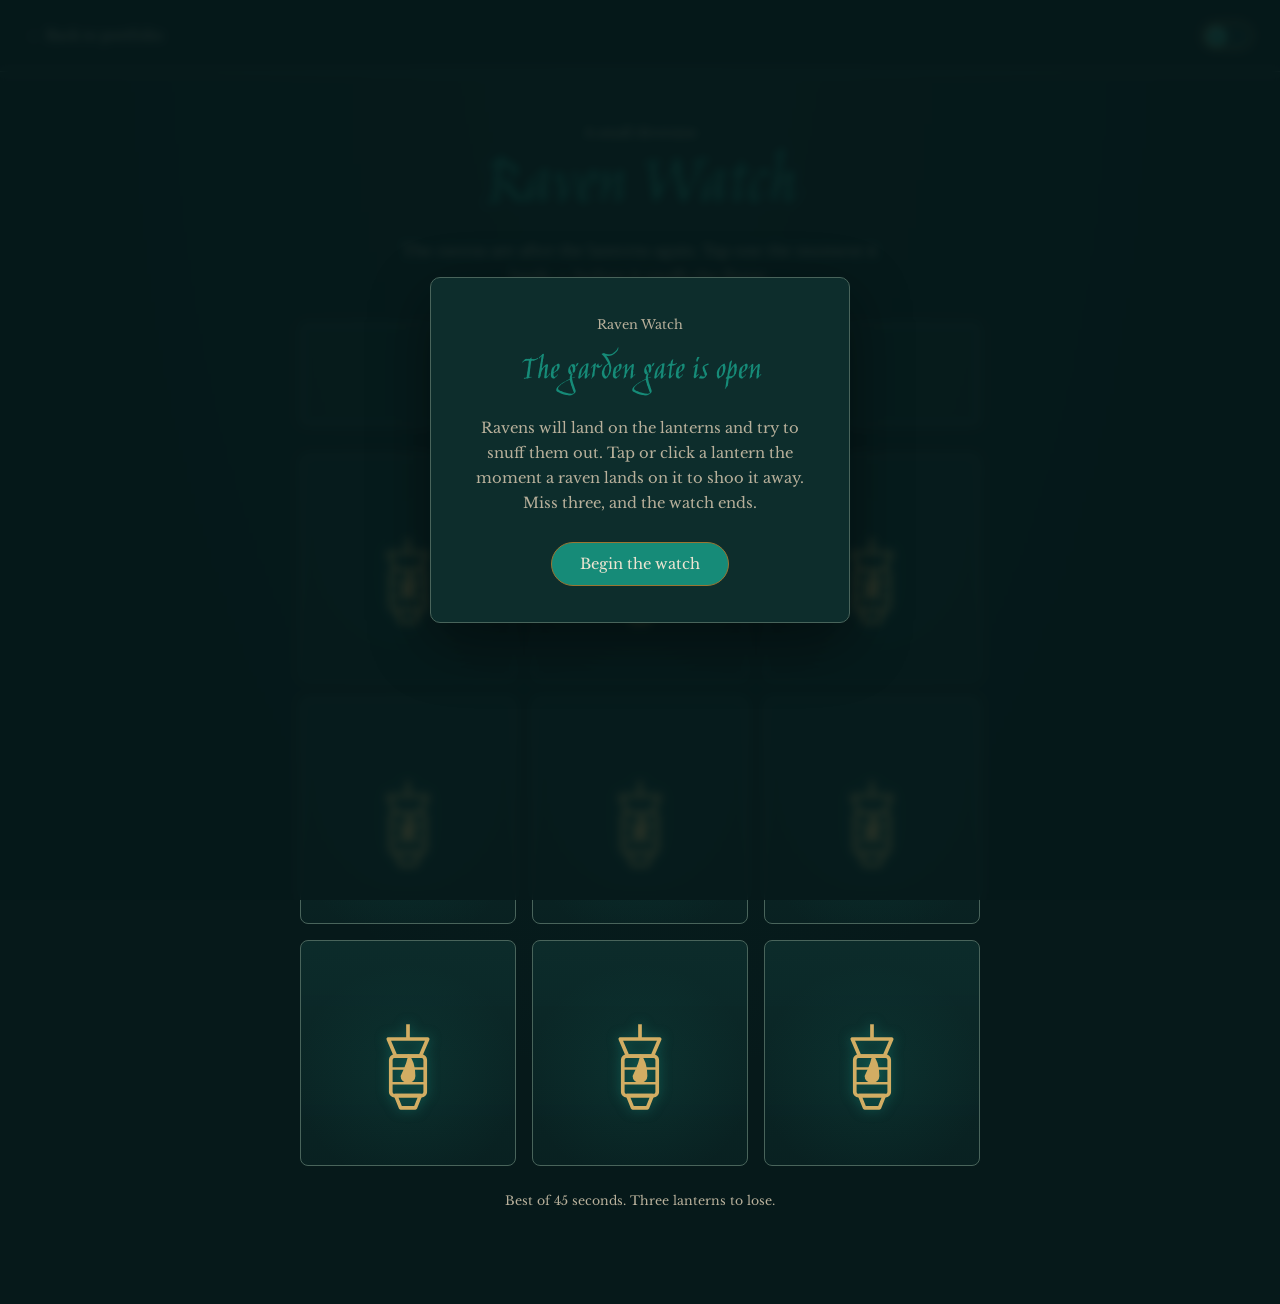
==== game.html @ ced47897 "added a game" ====
<!DOCTYPE html>
<html lang="en" data-theme="dark">
<head>
  <meta charset="UTF-8">
  <meta name="viewport" content="width=device-width, initial-scale=1.0, maximum-scale=1.0, user-scalable=no">

  <meta
    name="description"
    content="Raven Watch — a small Victorian-garden game by Nitin Kaira. Shoo the ravens before they snuff the lanterns."
  >

  <title>Raven Watch — Nitin Kaira</title>

  <link rel="preconnect" href="https://fonts.googleapis.com">
  <link rel="preconnect" href="https://fonts.gstatic.com" crossorigin>

  <link
    href="https://fonts.googleapis.com/css2?family=Jim+Nightshade&family=Libre+Baskerville:ital,wght@0,400;0,700;1,400&display=swap"
    rel="stylesheet"
  >

  <link rel="stylesheet" href="game.css">
</head>

<body>

  <header class="game-nav">

    <a class="back-link" href="index.html">
      ← Back to portfolio
    </a>

    <button
      class="theme-toggle"
      id="themeToggle"
      type="button"
      aria-label="Switch to light theme"
      aria-pressed="false"
    >
      <span class="toggle-thumb">
        <svg class="icon icon-sun" viewBox="0 0 40 40" aria-hidden="true">
          <circle cx="20" cy="20" r="11" fill="none" stroke="currentColor" stroke-width="0.75" stroke-dasharray="1.5 3"/>
          <circle cx="20" cy="20" r="6.5" fill="currentColor"/>
          <g stroke="currentColor" stroke-width="1.4" stroke-linecap="round">
            <line x1="20" y1="2" x2="20" y2="7"/>
            <line x1="20" y1="33" x2="20" y2="38"/>
            <line x1="2" y1="20" x2="7" y2="20"/>
            <line x1="33" y1="20" x2="38" y2="20"/>
            <line x1="7.5" y1="7.5" x2="10.8" y2="10.8"/>
            <line x1="29.2" y1="29.2" x2="32.5" y2="32.5"/>
            <line x1="7.5" y1="32.5" x2="10.8" y2="29.2"/>
            <line x1="29.2" y1="10.8" x2="32.5" y2="7.5"/>
          </g>
        </svg>
        <svg class="icon icon-moon" viewBox="0 0 40 40" aria-hidden="true">
          <circle cx="20" cy="20" r="12" fill="none" stroke="currentColor" stroke-width="0.75" stroke-dasharray="1.5 3"/>
          <path d="M25 8a13 13 0 1 0 7 23 10.4 10.4 0 0 1-7-23z" fill="currentColor"/>
          <circle cx="29" cy="11.5" r="1.2" fill="currentColor"/>
          <circle cx="32.2" cy="17" r="0.7" fill="currentColor"/>
        </svg>
      </span>
    </button>

  </header>

  <main class="game-main">

    <div class="game-wrap">

      <div class="game-heading">
        <p class="eyebrow">A small diversion</p>
        <h1>Raven Watch</h1>
        <p class="subtitle">
          The ravens are after the lanterns again. Tap one the moment it lands — before it snuffs the flame.
        </p>
      </div>

      <div class="hud" role="status" aria-live="polite">
        <div class="hud-item">
          <span class="hud-label">Score</span>
          <span class="hud-value" id="scoreValue">0</span>
        </div>
        <div class="hud-item">
          <span class="hud-label">Lanterns left</span>
          <span class="hud-value" id="livesValue">
            <span class="life" data-life="1">◈</span><span class="life" data-life="2">◈</span><span class="life" data-life="3">◈</span>
          </span>
        </div>
        <div class="hud-item">
          <span class="hud-label">Time</span>
          <span class="hud-value" id="timeValue">45</span>
        </div>
      </div>

      <div class="board" id="board" aria-label="Garden of lantern posts">
        <!-- posts injected by game.js -->
      </div>

      <p class="hint">Best of 45 seconds. Three lanterns to lose.</p>

    </div>

  </main>

  <div class="overlay" id="startOverlay">
    <div class="overlay-card">
      <p class="eyebrow">Raven Watch</p>
      <h2>The garden gate is open</h2>
      <p class="overlay-copy">
        Ravens will land on the lanterns and try to snuff them out. Tap or click a lantern the moment a raven lands on it to shoo it away. Miss three, and the watch ends.
      </p>
      <button class="btn-primary" id="startBtn" type="button">Begin the watch</button>
    </div>
  </div>

  <div class="overlay hidden" id="endOverlay">
    <div class="overlay-card">
      <p class="eyebrow" id="endEyebrow">The garden falls quiet</p>
      <h2 id="endHeading">Watch ended</h2>
      <div class="end-stats">
        <div>
          <span class="hud-label">Score</span>
          <span class="end-score" id="finalScore">0</span>
        </div>
        <div>
          <span class="hud-label">Best</span>
          <span class="end-score" id="bestScore">0</span>
        </div>
      </div>
      <div class="overlay-actions">
        <button class="btn-primary" id="retryBtn" type="button">Watch again</button>
        <a class="btn-secondary" href="index.html">Back to portfolio</a>
      </div>
    </div>
  </div>

  <script src="game.js"></script>

</body>
</html>
---- game.css ----
* {
  box-sizing: border-box;
}

:root {
  --font-display: "Jim Nightshade", cursive;
  --font-body: "Libre Baskerville", Georgia, serif;

  --bg: #06191a;
  --surface: #0d2d2c;
  --border: #49645b;
  --text: #eee5d2;
  --muted: #b8b09b;
  --accent: #168b78;
  --accent-soft: #5d9c8e;

  --brass: #d2ad63;
  --brass-dark: #9a7532;
  --gold: #d2ad63;

  --danger: #a5493a;
}

html[data-theme="light"] {
  --bg: #f5efe2;
  --surface: #e9dfcc;
  --border: #c7b48f;
  --text: #18251f;
  --muted: #66736b;
  --accent: #075f50;
  --accent-soft: #3f806f;

  --brass: #b4873b;
  --brass-dark: #76561f;
  --gold: #b4873b;

  --danger: #8c3a2c;
}

html {
  scroll-behavior: smooth;
}

body {
  margin: 0;
  min-height: 100vh;

  background:
    radial-gradient(
      ellipse at 50% 0%,
      color-mix(in srgb, var(--accent) 10%, transparent),
      transparent 60%
    ),
    var(--bg);

  color: var(--text);

  font-family: var(--font-body);
  line-height: 1.7;

  transition: background .3s ease, color .3s ease;
}

a {
  color: inherit;
}


/* NAV */

.game-nav {
  display: flex;
  align-items: center;
  justify-content: space-between;

  padding: 22px 28px;

  border-bottom: 1px solid var(--border);

  background: color-mix(in srgb, var(--bg) 94%, transparent);
  backdrop-filter: blur(8px);
}

.back-link {
  color: var(--muted);
  font-size: .85rem;
  text-decoration: none;

  transition: color .2s ease;
}

.back-link:hover,
.back-link:focus-visible {
  color: var(--text);
}

.theme-toggle {
  position: relative;

  width: 50px;
  height: 27px;
  padding: 3px;

  border: 1px solid var(--brass-dark);
  border-radius: 20px;

  background:
    linear-gradient(
      180deg,
      color-mix(in srgb, var(--surface) 88%, black 12%),
      var(--surface)
    );

  box-shadow:
    inset 0 1px 3px rgba(0, 0, 0, .5),
    0 0 0 1px color-mix(in srgb, var(--brass) 35%, transparent);

  cursor: pointer;
  overflow: hidden;
}

.toggle-thumb {
  position: relative;

  display: flex;
  align-items: center;
  justify-content: center;

  width: 21px;
  height: 21px;

  border-radius: 50%;

  background:
    radial-gradient(
      circle at 35% 30%,
      color-mix(in srgb, var(--accent) 80%, white 20%),
      var(--accent) 75%
    );

  box-shadow:
    0 1px 3px rgba(0, 0, 0, .55),
    inset 0 0 0 1px color-mix(in srgb, var(--brass) 60%, transparent);

  transition: transform .35s cubic-bezier(.65, 0, .35, 1);
}

html[data-theme="light"] .toggle-thumb {
  transform: translateX(23px);
}

.theme-toggle .icon {
  position: absolute;
  width: 68%;
  height: 68%;
  color: var(--bg);

  transition: opacity .35s ease, transform .5s cubic-bezier(.65, 0, .35, 1);
}

.icon-sun {
  opacity: 0;
  transform: rotate(90deg) scale(.5);
}

.icon-moon {
  opacity: 1;
  transform: rotate(0deg) scale(1);
}

html[data-theme="light"] .icon-sun {
  opacity: 1;
  transform: rotate(0deg) scale(1);
}

html[data-theme="light"] .icon-moon {
  opacity: 0;
  transform: rotate(-90deg) scale(.5);
}


/* MAIN */

.game-main {
  display: flex;
  justify-content: center;

  padding: 50px 20px 80px;
}

.game-wrap {
  width: min(680px, 100%);
}

.game-heading {
  text-align: center;
  margin-bottom: 34px;
}

.eyebrow {
  margin: 0 0 8px;
  color: var(--muted);
  font-size: .8rem;
}

.game-heading h1 {
  margin: 0;
  font-family: var(--font-display);
  font-size: clamp(3rem, 10vw, 4.6rem);
  font-weight: 400;
  line-height: .95;
  color: var(--accent);
}

.subtitle {
  max-width: 480px;
  margin: 16px auto 0;
  color: var(--muted);
  font-size: .95rem;
}


/* HUD */

.hud {
  display: flex;
  justify-content: center;

  gap: 40px;

  margin-bottom: 28px;
  padding: 16px 20px;

  border: 1px solid var(--border);
  border-radius: 6px;

  background: color-mix(in srgb, var(--surface) 70%, transparent);
}

.hud-item {
  display: flex;
  flex-direction: column;
  align-items: center;
  gap: 4px;
}

.hud-label {
  font-size: .68rem;
  color: var(--muted);
  letter-spacing: .02em;
}

.hud-value {
  font-family: var(--font-display);
  font-size: 1.7rem;
  color: var(--text);
}

#timeValue.time-low {
  color: var(--danger);
}

.life {
  color: var(--gold);
  transition: opacity .3s ease, transform .3s ease;
}

.life.spent {
  opacity: .18;
  transform: scale(.8);
}


/* BOARD */

.board {
  display: grid;
  grid-template-columns: repeat(3, 1fr);
  gap: 16px;

  margin-inline: auto;
}

.post {
  position: relative;

  aspect-ratio: 1 / 1.05;

  border: 1px solid var(--border);
  border-radius: 8px;

  background:
    linear-gradient(
      180deg,
      color-mix(in srgb, var(--surface) 92%, transparent),
      color-mix(in srgb, var(--bg) 60%, var(--surface) 40%)
    );

  cursor: pointer;
  overflow: hidden;

  padding: 0;

  -webkit-tap-highlight-color: transparent;
  touch-action: manipulation;

  transition: border-color .2s ease, transform .08s ease;
}

.post:focus-visible {
  outline: 2px solid var(--accent);
  outline-offset: 2px;
}

.post:active {
  transform: scale(.96);
}

.post-glow {
  position: absolute;
  inset: 0;

  background: radial-gradient(
    circle at 50% 60%,
    color-mix(in srgb, var(--accent) 22%, transparent),
    transparent 65%
  );

  opacity: .5;
  transition: opacity .4s ease;
}

.post.snuffed .post-glow {
  opacity: 0;
}

.lantern {
  position: absolute;
  left: 50%;
  top: 58%;
  transform: translate(-50%, -50%);

  width: 46%;
  height: 46%;

  color: var(--gold);

  transition: color .4s ease, filter .4s ease;

  filter: drop-shadow(0 0 6px color-mix(in srgb, var(--accent) 60%, transparent));
}

.post.snuffed .lantern {
  color: var(--muted);
  filter: none;
}

.raven {
  position: absolute;
  left: 50%;
  top: 8%;
  transform: translate(-50%, -140%);

  width: 44%;
  height: 44%;

  color: #1b1b1b;

  opacity: 0;

  transition: none;
  pointer-events: none;
}

html[data-theme="light"] .raven {
  color: #24211c;
}

.post.raven-active .raven {
  animation: raven-land .28s ease-out forwards;
}

.post.raven-shooed .raven {
  animation: raven-flee .32s ease-in forwards;
}

@keyframes raven-land {
  0% {
    transform: translate(-50%, -140%);
    opacity: 0;
  }
  70% {
    transform: translate(-50%, -6%);
    opacity: 1;
  }
  100% {
    transform: translate(-50%, -14%);
    opacity: 1;
  }
}

@keyframes raven-flee {
  0% {
    transform: translate(-50%, -14%) rotate(0deg);
    opacity: 1;
  }
  100% {
    transform: translate(-90%, -220%) rotate(-25deg);
    opacity: 0;
  }
}

.feather {
  position: absolute;
  width: 6px;
  height: 6px;
  border-radius: 50%;
  background: var(--gold);
  opacity: 0;
  pointer-events: none;
}

.post.raven-shooed .feather {
  animation: feather-burst .5s ease-out forwards;
}

.feather:nth-child(1) { left: 30%; top: 30%; animation-delay: .02s; }
.feather:nth-child(2) { left: 50%; top: 20%; animation-delay: .06s; }
.feather:nth-child(3) { left: 68%; top: 32%; animation-delay: .1s; }

@keyframes feather-burst {
  0% {
    opacity: 1;
    transform: translate(0, 0) scale(1);
  }
  100% {
    opacity: 0;
    transform: translate(var(--fx, 10px), -30px) scale(.3);
  }
}

.feather:nth-child(1) { --fx: -18px; }
.feather:nth-child(2) { --fx: 0px; }
.feather:nth-child(3) { --fx: 18px; }

.hint {
  margin-top: 24px;
  text-align: center;
  color: var(--muted);
  font-size: .78rem;
}


/* OVERLAYS */

.overlay {
  position: fixed;
  inset: 0;

  display: flex;
  align-items: center;
  justify-content: center;

  padding: 24px;

  background: color-mix(in srgb, var(--bg) 85%, transparent);
  backdrop-filter: blur(4px);

  z-index: 20;
}

.overlay.hidden {
  display: none;
}

.overlay-card {
  width: min(420px, 100%);
  padding: 36px 32px;

  text-align: center;

  border: 1px solid var(--border);
  border-radius: 10px;

  background: var(--surface);

  box-shadow: 0 20px 60px rgba(0, 0, 0, .45);
}

.overlay-card h2 {
  margin: 0 0 16px;
  font-family: var(--font-display);
  font-size: 2.1rem;
  font-weight: 400;
  color: var(--accent);
}

.overlay-copy {
  margin: 0 0 26px;
  color: var(--muted);
  font-size: .92rem;
}

.end-stats {
  display: flex;
  justify-content: center;
  gap: 48px;

  margin-bottom: 28px;
}

.end-stats > div {
  display: flex;
  flex-direction: column;
  align-items: center;
  gap: 4px;
}

.end-score {
  font-family: var(--font-display);
  font-size: 2.2rem;
  color: var(--gold);
}

.btn-primary {
  display: inline-block;

  padding: 12px 28px;

  border: 1px solid var(--brass-dark);
  border-radius: 30px;

  background: var(--accent);
  color: #eee5d2;

  font-family: var(--font-body);
  font-size: .92rem;

  cursor: pointer;

  transition: transform .15s ease, background .2s ease;
}

.btn-primary:hover {
  background: var(--accent-soft);
  transform: translateY(-1px);
}

.overlay-actions {
  display: flex;
  flex-wrap: wrap;
  justify-content: center;
  gap: 12px;
}

.btn-secondary {
  display: inline-block;

  padding: 12px 24px;

  border: 1px solid var(--border);
  border-radius: 30px;

  color: var(--muted);
  text-decoration: none;
  font-size: .88rem;

  transition: color .2s ease, border-color .2s ease;
}

.btn-secondary:hover {
  color: var(--text);
  border-color: var(--brass);
}


/* MOBILE */

@media (max-width: 520px) {

  .game-nav {
    padding: 18px 16px;
  }

  .hud {
    gap: 22px;
    padding: 12px 14px;
  }

  .hud-value {
    font-size: 1.3rem;
  }

  .board {
    gap: 10px;
  }
}


/* REDUCED MOTION */

@media (prefers-reduced-motion: reduce) {

  html {
    scroll-behavior: auto;
  }

  *,
  *::before,
  *::after {
    transition: none !important;
    animation: none !important;
  }

  .post.raven-active .raven {
    opacity: 1;
    transform: translate(-50%, -14%);
  }
}
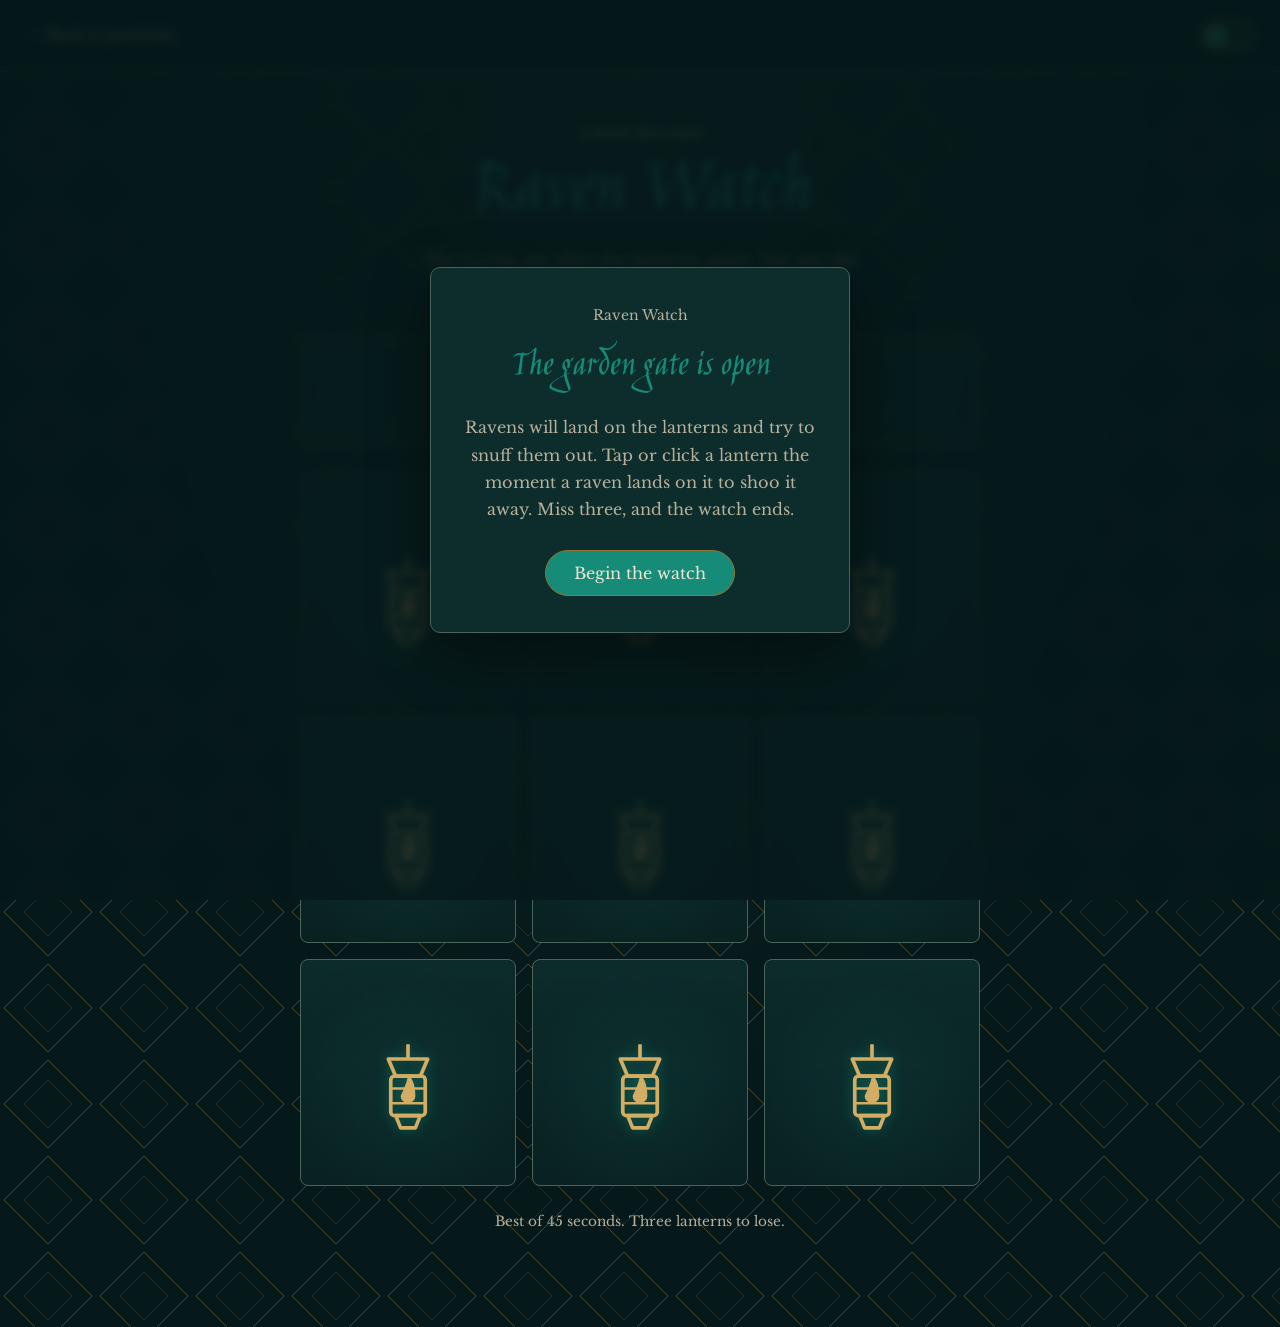
==== commit 8422378c: "polishing ,  scroll bar , loading screen , background animation" ====
--- a/game.html
+++ b/game.html
@@ -8,6 +8,22 @@
     name="description"
     content="Raven Watch — a small Victorian-garden game by Nitin Kaira. Shoo the ravens before they snuff the lanterns."
   >
+
+  <link rel="icon" type="image/svg+xml" href="favicon.svg">
+  <link rel="alternate icon" href="favicon-32.png">
+  <link rel="apple-touch-icon" href="apple-touch-icon.png">
+
+  <meta property="og:type" content="website">
+  <meta property="og:title" content="Raven Watch — Nitin Kaira">
+  <meta property="og:description" content="A small Victorian-garden game — shoo the ravens before they snuff the lanterns.">
+  <meta property="og:image" content="og-game.png">
+  <meta property="og:image:width" content="1200">
+  <meta property="og:image:height" content="630">
+
+  <meta name="twitter:card" content="summary_large_image">
+  <meta name="twitter:title" content="Raven Watch — Nitin Kaira">
+  <meta name="twitter:description" content="A small Victorian-garden game — shoo the ravens before they snuff the lanterns.">
+  <meta name="twitter:image" content="og-game.png">
 
   <title>Raven Watch — Nitin Kaira</title>
 
@@ -23,6 +39,10 @@
 </head>
 
 <body>
+
+  <div class="loader" id="pageLoader" aria-hidden="true">
+    <span class="loader-diamond"></span>
+  </div>
 
   <header class="game-nav">
 
--- a/game.css
+++ b/game.css
@@ -39,30 +39,188 @@
 
 html {
   scroll-behavior: smooth;
+  font-size: 17.5px;
+
+  scrollbar-width: thin;
+  scrollbar-color: var(--brass) var(--bg);
+
+  cursor:
+    url("data:image/svg+xml,%3Csvg xmlns='http://www.w3.org/2000/svg' width='28' height='28'%3E%3Cpath d='M2 2 L17 6.5 L26 26 L8.5 21 Z' fill='%23146b5c' stroke='%23d2ad63' stroke-width='2' stroke-linejoin='round'/%3E%3C/svg%3E")
+    13 14,
+    auto;
+}
+
+
+/* SCROLLBAR */
+
+::-webkit-scrollbar {
+  width: 12px;
+}
+
+::-webkit-scrollbar-track {
+  background: var(--bg);
+}
+
+::-webkit-scrollbar-thumb {
+  background: linear-gradient(180deg, var(--brass), var(--brass-dark));
+  border: 3px solid var(--bg);
+  border-radius: 10px;
+}
+
+::-webkit-scrollbar-thumb:hover {
+  background: var(--gold);
+}
+
+::-webkit-scrollbar-corner {
+  background: var(--bg);
+}
+
+
+/* SELECTION */
+
+::selection {
+  background: color-mix(in srgb, var(--accent) 55%, transparent);
+  color: var(--text);
+}
+
+a,
+button,
+.theme-toggle,
+.bored-link,
+.post,
+input,
+[role="button"] {
+  cursor:
+    url("data:image/svg+xml,%3Csvg xmlns='http://www.w3.org/2000/svg' width='32' height='32'%3E%3Cpath d='M2 2 L19.4 7.2 L30 30 L9.5 24.3 Z' fill='%23168b78' stroke='%23d2ad63' stroke-width='2.5' stroke-linejoin='round'/%3E%3Ccircle cx='15.5' cy='16' r='1.6' fill='%23d2ad63'/%3E%3C/svg%3E")
+    15 16,
+    pointer;
+}
+
+
+/* CLICK FX — gem-shaped burst on click, matches the cursor motif */
+
+.click-fx {
+  position: fixed;
+
+  width: 42px;
+  height: 42px;
+
+  clip-path: polygon(0% 0%, 62% 18%, 100% 100%, 27% 80%);
+
+  border: 2px solid var(--brass);
+  background: color-mix(in srgb, var(--accent) 35%, transparent);
+
+  pointer-events: none;
+  z-index: 9999;
+
+  transform: translate(-50%, -50%) scale(.4);
+  opacity: 1;
+
+  animation: click-pop .5s ease-out forwards;
+}
+
+@keyframes click-pop {
+  0% {
+    transform: translate(-50%, -50%) scale(.4) rotate(0deg);
+    opacity: 1;
+  }
+  100% {
+    transform: translate(-50%, -50%) scale(1.9) rotate(6deg);
+    opacity: 0;
+  }
 }
 
 body {
   margin: 0;
   min-height: 100vh;
 
-  background:
+  background-color: var(--bg);
+  background-image:
+    url("data:image/svg+xml,%3Csvg xmlns='http://www.w3.org/2000/svg' width='96' height='96'%3E%3Cpath d='M48 4 L92 48 L48 92 L4 48 Z' fill='none' stroke='%23c9a15f' stroke-width='1' opacity='0.35'/%3E%3Cpath d='M48 24 L72 48 L48 72 L24 48 Z' fill='none' stroke='%23c9a15f' stroke-width='0.6' opacity='0.25'/%3E%3C/svg%3E"),
     radial-gradient(
       ellipse at 50% 0%,
       color-mix(in srgb, var(--accent) 10%, transparent),
       transparent 60%
-    ),
-    var(--bg);
+    );
+  background-position: 0 0, 0 0;
+  background-size: 96px 96px, auto;
+  background-repeat: repeat, no-repeat;
 
   color: var(--text);
 
   font-family: var(--font-body);
   line-height: 1.7;
 
-  transition: background .3s ease, color .3s ease;
+  animation: lattice-drift 55s linear infinite;
+
+  transition: background-color .3s ease, color .3s ease;
+}
+
+
+/* PAGE LOADER */
+
+.loader {
+  position: fixed;
+  inset: 0;
+
+  display: flex;
+  align-items: center;
+  justify-content: center;
+
+  background: var(--bg);
+
+  z-index: 9998;
+
+  transition: opacity .5s ease;
+}
+
+.loader.hidden {
+  opacity: 0;
+  pointer-events: none;
+}
+
+.loader-diamond {
+  width: 46px;
+  height: 46px;
+
+  border: 3px solid var(--brass-dark);
+  border-top-color: var(--gold);
+  border-right-color: var(--gold);
+  border-radius: 4px;
+
+  transform: rotate(45deg);
+
+  animation: loader-spin 1s linear infinite;
+}
+
+@keyframes loader-spin {
+  from { transform: rotate(45deg); }
+  to { transform: rotate(405deg); }
+}
+
+@keyframes lattice-drift {
+  from { background-position: 0 0, 0 0; }
+  to { background-position: 96px 96px, 0 0; }
+}
+
+@keyframes hero-reveal {
+  from {
+    opacity: 0;
+    transform: translateY(16px);
+  }
+  to {
+    opacity: 1;
+    transform: translateY(0);
+  }
 }
 
 a {
   color: inherit;
+}
+
+:focus-visible {
+  outline: 2px solid var(--brass);
+  outline-offset: 3px;
 }
 
 
@@ -195,6 +353,8 @@
 .game-heading {
   text-align: center;
   margin-bottom: 34px;
+
+  animation: hero-reveal .8s .1s ease both;
 }
 
 .eyebrow {
@@ -599,6 +759,45 @@
 
 /* REDUCED MOTION */
 
+/* CUSTOM CURSOR — gold diamond, emerald ring on hover */
+
+html {
+  cursor:
+    url("data:image/svg+xml,%3Csvg xmlns='http://www.w3.org/2000/svg' width='24' height='24'%3E%3Cpath d='M12 2 L21 12 L12 22 L3 12 Z' fill='%23d2ad63' stroke='%230d2d2c' stroke-width='1.5'/%3E%3C/svg%3E")
+    12 12,
+    auto;
+}
+
+a,
+button,
+.post,
+.theme-toggle {
+  cursor:
+    url("data:image/svg+xml,%3Csvg xmlns='http://www.w3.org/2000/svg' width='32' height='32'%3E%3Ccircle cx='16' cy='16' r='13' fill='none' stroke='%23168b78' stroke-width='1.5' opacity='0.6'/%3E%3Cpath d='M16 5 L27 16 L16 27 L5 16 Z' fill='%23d2ad63' stroke='%230d2d2c' stroke-width='1.5'/%3E%3C/svg%3E")
+    16 16,
+    pointer;
+}
+
+html[data-theme="light"] {
+  cursor:
+    url("data:image/svg+xml,%3Csvg xmlns='http://www.w3.org/2000/svg' width='24' height='24'%3E%3Cpath d='M12 2 L21 12 L12 22 L3 12 Z' fill='%23b4873b' stroke='%23e9dfcc' stroke-width='1.5'/%3E%3C/svg%3E")
+    12 12,
+    auto;
+}
+
+html[data-theme="light"] a,
+html[data-theme="light"] button,
+html[data-theme="light"] .post,
+html[data-theme="light"] .theme-toggle {
+  cursor:
+    url("data:image/svg+xml,%3Csvg xmlns='http://www.w3.org/2000/svg' width='32' height='32'%3E%3Ccircle cx='16' cy='16' r='13' fill='none' stroke='%23075f50' stroke-width='1.5' opacity='0.6'/%3E%3Cpath d='M16 5 L27 16 L16 27 L5 16 Z' fill='%23b4873b' stroke='%23e9dfcc' stroke-width='1.5'/%3E%3C/svg%3E")
+    16 16,
+    pointer;
+}
+
+
+/* REDUCED MOTION */
+
 @media (prefers-reduced-motion: reduce) {
 
   html {
